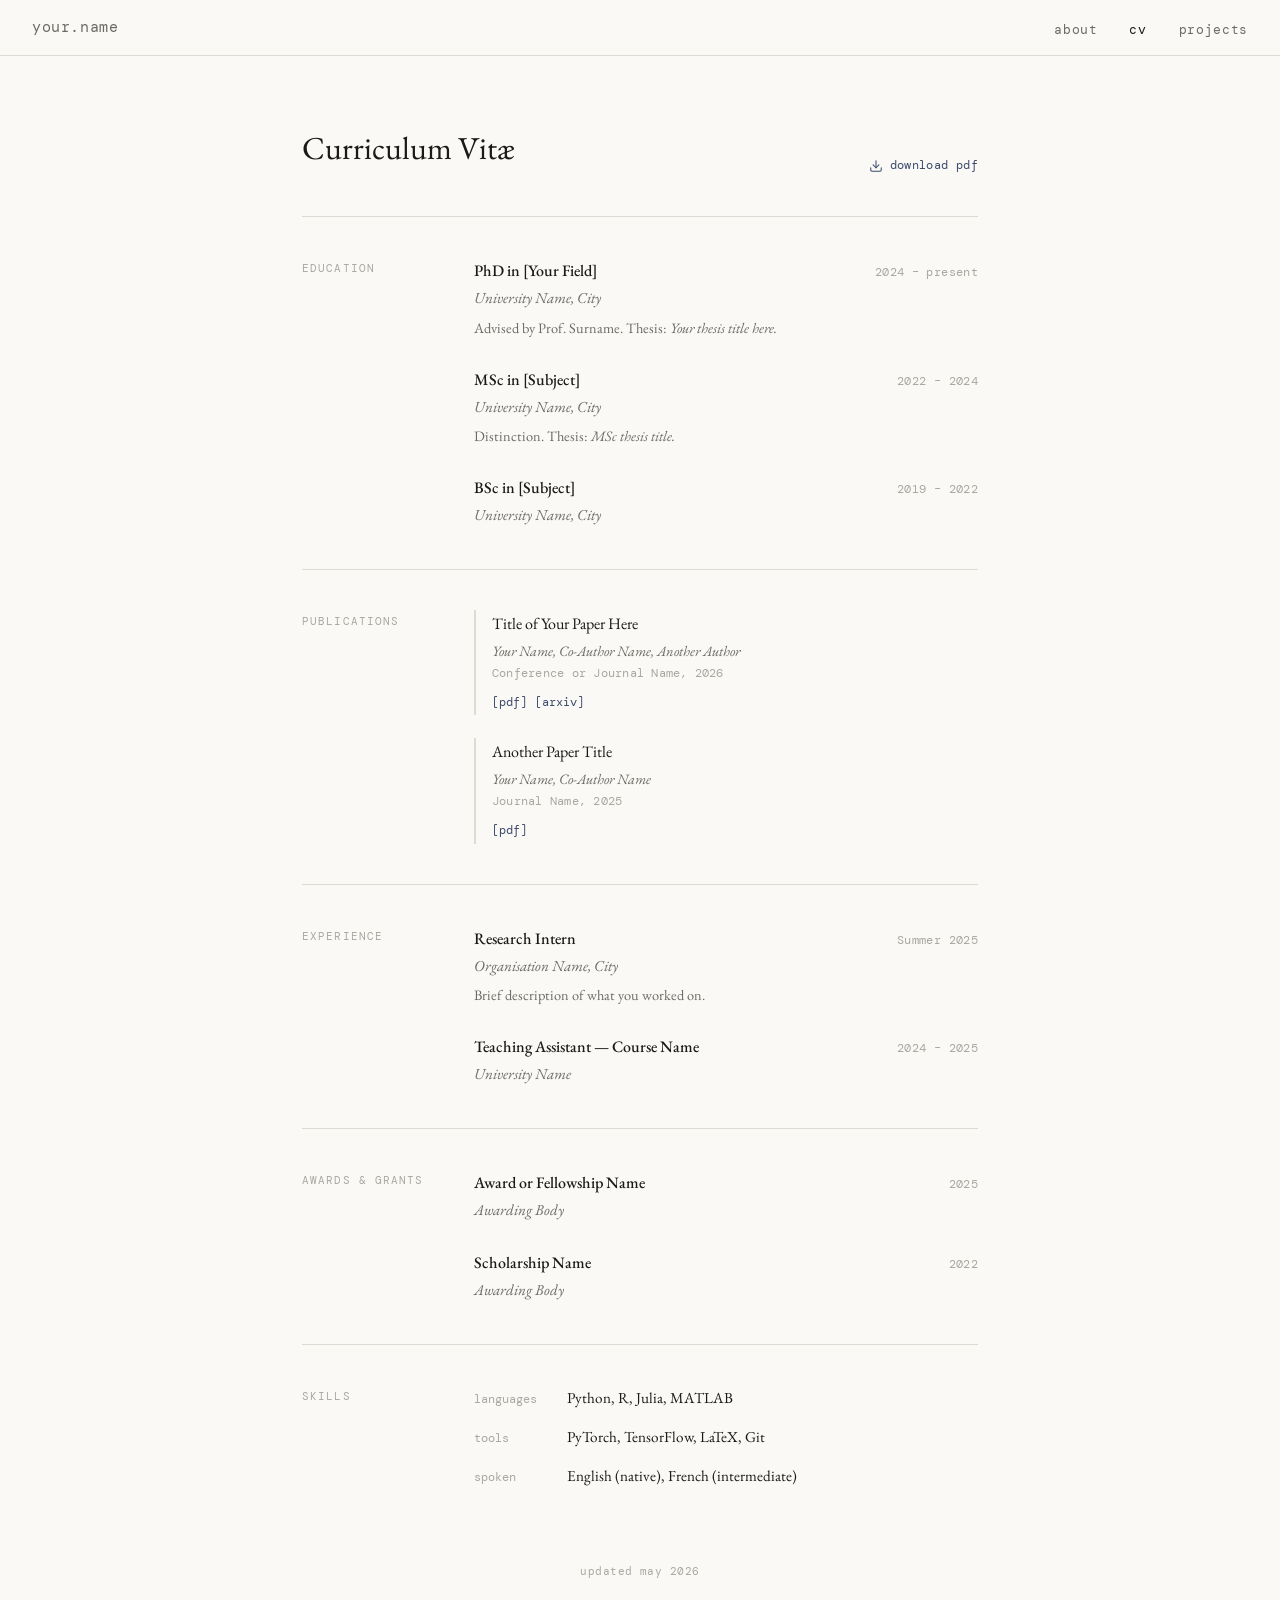
==== cv.html @ 2f14c690 "Create cv.html" ====
<!DOCTYPE html>
<html lang="en">
<head>
  <meta charset="UTF-8" />
  <meta name="viewport" content="width=device-width, initial-scale=1.0"/>
  <title>CV — Your Name</title>
  <link rel="stylesheet" href="style.css" />
</head>
<body>

<nav>
  <a href="index.html" class="nav-name">your.name</a>
  <ul class="nav-links">
    <li><a href="index.html">about</a></li>
    <li><a href="cv.html" class="active">cv</a></li>
    <li><a href="projects.html">projects</a></li>
  </ul>
</nav>

<main class="container">

  <div class="page-header">
    <h1>Curriculum Vitæ</h1>
    <!--
      HOW TO LINK YOUR PDF CV:
      1. Upload your CV as a PDF to the repo (e.g. "cv.pdf")
      2. The href below already points to "cv.pdf" — just make sure the filename matches
    -->
    <a href="cv.pdf" class="download-link" download>
      <svg viewBox="0 0 24 24" aria-hidden="true">
        <path d="M21 15v4a2 2 0 0 1-2 2H5a2 2 0 0 1-2-2v-4"/>
        <polyline points="7 10 12 15 17 10"/>
        <line x1="12" y1="15" x2="12" y2="3"/>
      </svg>
      download pdf
    </a>
  </div>

  <!-- ======== EDUCATION ======== -->
  <div class="cv-section">
    <p class="cv-section-label">Education</p>
    <div>

      <div class="cv-entry">
        <div class="cv-entry-header">
          <span class="cv-entry-title">PhD in [Your Field]</span>
          <span class="cv-entry-date">2024 – present</span>
        </div>
        <div class="cv-entry-sub">University Name, City</div>
        <div class="cv-entry-detail">Advised by Prof. Surname. Thesis: <em>Your thesis title here.</em></div>
      </div>

      <div class="cv-entry">
        <div class="cv-entry-header">
          <span class="cv-entry-title">MSc in [Subject]</span>
          <span class="cv-entry-date">2022 – 2024</span>
        </div>
        <div class="cv-entry-sub">University Name, City</div>
        <div class="cv-entry-detail">Distinction. Thesis: <em>MSc thesis title.</em></div>
      </div>

      <div class="cv-entry">
        <div class="cv-entry-header">
          <span class="cv-entry-title">BSc in [Subject]</span>
          <span class="cv-entry-date">2019 – 2022</span>
        </div>
        <div class="cv-entry-sub">University Name, City</div>
      </div>

    </div>
  </div>

  <!-- ======== PUBLICATIONS ======== -->
  <div class="cv-section">
    <p class="cv-section-label">Publications</p>
    <div>

      <div class="pub-entry">
        <div class="pub-title">Title of Your Paper Here</div>
        <div class="pub-authors">Your Name, Co-Author Name, Another Author</div>
        <div class="pub-venue">Conference or Journal Name, 2026</div>
        <a href="#" class="pub-link">[pdf]</a>&nbsp;
        <a href="#" class="pub-link">[arxiv]</a>
      </div>

      <div class="pub-entry">
        <div class="pub-title">Another Paper Title</div>
        <div class="pub-authors">Your Name, Co-Author Name</div>
        <div class="pub-venue">Journal Name, 2025</div>
        <a href="#" class="pub-link">[pdf]</a>
      </div>

    </div>
  </div>

  <!-- ======== EXPERIENCE ======== -->
  <div class="cv-section">
    <p class="cv-section-label">Experience</p>
    <div>

      <div class="cv-entry">
        <div class="cv-entry-header">
          <span class="cv-entry-title">Research Intern</span>
          <span class="cv-entry-date">Summer 2025</span>
        </div>
        <div class="cv-entry-sub">Organisation Name, City</div>
        <div class="cv-entry-detail">Brief description of what you worked on.</div>
      </div>

      <div class="cv-entry">
        <div class="cv-entry-header">
          <span class="cv-entry-title">Teaching Assistant &mdash; Course Name</span>
          <span class="cv-entry-date">2024 – 2025</span>
        </div>
        <div class="cv-entry-sub">University Name</div>
      </div>

    </div>
  </div>

  <!-- ======== AWARDS ======== -->
  <div class="cv-section">
    <p class="cv-section-label">Awards &amp; Grants</p>
    <div>

      <div class="cv-entry">
        <div class="cv-entry-header">
          <span class="cv-entry-title">Award or Fellowship Name</span>
          <span class="cv-entry-date">2025</span>
        </div>
        <div class="cv-entry-sub">Awarding Body</div>
      </div>

      <div class="cv-entry">
        <div class="cv-entry-header">
          <span class="cv-entry-title">Scholarship Name</span>
          <span class="cv-entry-date">2022</span>
        </div>
        <div class="cv-entry-sub">Awarding Body</div>
      </div>

    </div>
  </div>

  <!-- ======== SKILLS ======== -->
  <div class="cv-section">
    <p class="cv-section-label">Skills</p>
    <div>
      <div class="skill-group">
        <span class="skill-group-name">languages</span>
        Python, R, Julia, MATLAB
      </div>
      <div class="skill-group">
        <span class="skill-group-name">tools</span>
        PyTorch, TensorFlow, LaTeX, Git
      </div>
      <div class="skill-group">
        <span class="skill-group-name">spoken</span>
        English (native), French (intermediate)
      </div>
    </div>
  </div>

</main>

<footer>
  updated may 2026
</footer>

</body>
</html>
---- style.css ----
/* ============================================
   ACADEMIC PERSONAL WEBSITE — style.css
   ============================================ */

@import url('https://fonts.googleapis.com/css2?family=EB+Garamond:ital,wght@0,400;0,500;1,400&family=DM+Mono:wght@400;500&display=swap');

/* ---- RESET & BASE ---- */
*, *::before, *::after {
  box-sizing: border-box;
  margin: 0;
  padding: 0;
}

:root {
  --ink:         #1a1a18;
  --ink-muted:   #6b6b66;
  --ink-faint:   #a8a8a2;
  --paper:       #faf9f6;
  --paper-warm:  #f2f0ea;
  --accent:      #3b4a6b;
  --accent-hover:#2a3756;
  --rule:        #dddbd4;
  --serif:       'EB Garamond', Georgia, serif;
  --mono:        'DM Mono', monospace;
}

html {
  scroll-behavior: smooth;
}

body {
  font-family: var(--serif);
  background: var(--paper);
  color: var(--ink);
  font-size: 18px;
  line-height: 1.75;
}

a {
  color: var(--accent);
  text-decoration: none;
  transition: color 0.15s;
}

a:hover {
  color: var(--accent-hover);
}

/* ---- NAVIGATION ---- */
nav {
  position: sticky;
  top: 0;
  z-index: 100;
  background: var(--paper);
  border-bottom: 1px solid var(--rule);
  padding: 0 2rem;
  display: flex;
  align-items: center;
  justify-content: space-between;
  height: 56px;
}

.nav-name {
  font-family: var(--mono);
  font-size: 15px;
  color: var(--ink-muted);
  letter-spacing: 0.04em;
  text-decoration: none;
}

.nav-links {
  display: flex;
  gap: 2rem;
  list-style: none;
}

.nav-links a {
  font-family: var(--mono);
  font-size: 13px;
  color: var(--ink-muted);
  letter-spacing: 0.05em;
  text-transform: lowercase;
}

.nav-links a:hover,
.nav-links a.active {
  color: var(--ink);
}

/* ---- LAYOUT ---- */
.container {
  max-width: 740px;
  margin: 0 auto;
  padding: 0 2rem;
}

/* ---- FOOTER ---- */
footer {
  text-align: center;
  padding: 2rem;
  font-family: var(--mono);
  font-size: 11px;
  color: var(--ink-faint);
  letter-spacing: 0.04em;
}

/* ============================================
   INDEX PAGE
   ============================================ */

.hero {
  padding: 5rem 0 4rem;
  border-bottom: 1px solid var(--rule);
}

.hero-inner {
  display: flex;
  align-items: flex-start;
  gap: 3rem;
}

/* ---- PHOTO ---- */
.photo-wrap {
  flex-shrink: 0;
}

.photo {
  width: 140px;
  height: 140px;
  border-radius: 50%;
  object-fit: cover;
  object-position: center;
  display: block;
  border: 1px solid var(--rule);
}

/* ---- HERO TEXT ---- */
.hero-text h1 {
  font-size: 2.4rem;
  font-weight: 400;
  line-height: 1.15;
  margin-bottom: 0.35rem;
  letter-spacing: -0.01em;
}

.hero-text .position {
  font-family: var(--mono);
  font-size: 13px;
  color: var(--ink-muted);
  letter-spacing: 0.04em;
  margin-bottom: 1.2rem;
}

.hero-text p {
  color: var(--ink-muted);
  font-size: 1rem;
  max-width: 480px;
}

/* ---- CONTACT LINKS ---- */
.contact-links {
  display: flex;
  flex-wrap: wrap;
  gap: 1.4rem;
  margin-top: 1.6rem;
}

.contact-link {
  display: inline-flex;
  align-items: center;
  gap: 0.45rem;
  font-family: var(--mono);
  font-size: 13px;
  color: var(--accent);
  letter-spacing: 0.02em;
}

.contact-link:hover {
  color: var(--accent-hover);
}

.contact-link svg {
  width: 16px;
  height: 16px;
  flex-shrink: 0;
  stroke: currentColor;
  fill: none;
  stroke-width: 1.8;
  stroke-linecap: round;
  stroke-linejoin: round;
}

/* ---- HOME SECTIONS ---- */
.home-section {
  padding: 3.5rem 0;
  border-bottom: 1px solid var(--rule);
}

.home-section:last-of-type {
  border-bottom: none;
}

.section-label {
  font-family: var(--mono);
  font-size: 11px;
  letter-spacing: 0.1em;
  text-transform: uppercase;
  color: var(--ink-faint);
  margin-bottom: 1.5rem;
}

/* ---- NEWS ---- */
.news-list {
  list-style: none;
}

.news-item {
  display: grid;
  grid-template-columns: 80px 1fr;
  gap: 0 1.5rem;
  padding: 0.6rem 0;
  border-top: 1px solid var(--rule);
  font-size: 0.95rem;
}

.news-date {
  font-family: var(--mono);
  font-size: 12px;
  color: var(--ink-faint);
  padding-top: 0.1rem;
  letter-spacing: 0.03em;
}

/* ============================================
   CV PAGE
   ============================================ */

.page-header {
  padding: 4rem 0 2.5rem;
  border-bottom: 1px solid var(--rule);
  display: flex;
  justify-content: space-between;
  align-items: flex-end;
}

.page-header h1 {
  font-size: 2rem;
  font-weight: 400;
}

.page-header p {
  color: var(--ink-muted);
  font-size: 1rem;
  margin-top: 0.5rem;
  max-width: 500px;
}

.download-link {
  display: inline-flex;
  align-items: center;
  gap: 0.4rem;
  font-family: var(--mono);
  font-size: 12px;
  color: var(--accent);
  letter-spacing: 0.03em;
}

.download-link:hover {
  color: var(--accent-hover);
}

.download-link svg {
  width: 14px;
  height: 14px;
  stroke: currentColor;
  fill: none;
  stroke-width: 1.8;
  stroke-linecap: round;
  stroke-linejoin: round;
}

/* ---- CV GRID ---- */
.cv-section {
  padding: 2.5rem 0;
  border-bottom: 1px solid var(--rule);
  display: grid;
  grid-template-columns: 140px 1fr;
  gap: 0 2rem;
}

.cv-section:last-of-type {
  border-bottom: none;
}

.cv-section-label {
  font-family: var(--mono);
  font-size: 11px;
  letter-spacing: 0.1em;
  text-transform: uppercase;
  color: var(--ink-faint);
  padding-top: 0.15rem;
}

/* ---- CV ENTRIES ---- */
.cv-entry {
  margin-bottom: 1.6rem;
}

.cv-entry:last-child {
  margin-bottom: 0;
}

.cv-entry-header {
  display: flex;
  justify-content: space-between;
  align-items: baseline;
  gap: 1rem;
}

.cv-entry-title {
  font-size: 1rem;
  font-weight: 500;
}

.cv-entry-date {
  font-family: var(--mono);
  font-size: 12px;
  color: var(--ink-faint);
  white-space: nowrap;
  letter-spacing: 0.03em;
}

.cv-entry-sub {
  color: var(--ink-muted);
  font-size: 0.95rem;
  font-style: italic;
}

.cv-entry-detail {
  color: var(--ink-muted);
  font-size: 0.9rem;
  margin-top: 0.2rem;
}

/* ---- PUBLICATIONS (CV) ---- */
.pub-entry {
  margin-bottom: 1.4rem;
  padding-left: 1rem;
  border-left: 2px solid var(--rule);
}

.pub-entry:last-child {
  margin-bottom: 0;
}

.pub-title {
  font-size: 1rem;
}

.pub-authors {
  font-size: 0.9rem;
  color: var(--ink-muted);
  font-style: italic;
}

.pub-venue {
  font-family: var(--mono);
  font-size: 12px;
  color: var(--ink-faint);
  letter-spacing: 0.02em;
}

.pub-link {
  font-family: var(--mono);
  font-size: 12px;
  color: var(--accent);
}

.pub-link:hover {
  text-decoration: underline;
}

/* ---- SKILLS (CV) ---- */
.skill-group {
  margin-bottom: 0.8rem;
  font-size: 0.95rem;
}

.skill-group:last-child {
  margin-bottom: 0;
}

.skill-group-name {
  font-family: var(--mono);
  font-size: 12px;
  color: var(--ink-faint);
  display: inline-block;
  width: 90px;
}

/* ============================================
   PROJECTS PAGE
   ============================================ */

.project-list {
  padding: 2.5rem 0;
}

.project {
  padding: 2rem 0;
  border-bottom: 1px solid var(--rule);
}

.project:first-child {
  padding-top: 0;
}

.project:last-child {
  border-bottom: none;
}

.project-meta {
  display: flex;
  align-items: center;
  gap: 0.8rem;
  margin-bottom: 0.6rem;
}

.project-status {
  font-family: var(--mono);
  font-size: 10px;
  letter-spacing: 0.08em;
  text-transform: uppercase;
  padding: 2px 8px;
  border-radius: 2px;
}

.status-active {
  background: #e8f0e8;
  color: #3a6b3a;
}

.status-complete {
  background: var(--paper-warm);
  color: var(--ink-faint);
}

.project-year {
  font-family: var(--mono);
  font-size: 12px;
  color: var(--ink-faint);
  letter-spacing: 0.03em;
}

.project h2 {
  font-size: 1.25rem;
  font-weight: 500;
  line-height: 1.3;
  margin-bottom: 0.6rem;
}

.project-tags {
  display: flex;
  flex-wrap: wrap;
  gap: 0.4rem;
  margin-bottom: 0.8rem;
}

.tag {
  font-family: var(--mono);
  font-size: 11px;
  color: var(--ink-faint);
  border: 1px solid var(--rule);
  padding: 1px 7px;
  border-radius: 2px;
  letter-spacing: 0.03em;
}

.project p {
  color: var(--ink-muted);
  font-size: 0.97rem;
}

.project-links {
  display: flex;
  gap: 1.2rem;
  margin-top: 0.9rem;
}

.project-link {
  display: inline-flex;
  align-items: center;
  gap: 0.35rem;
  font-family: var(--mono);
  font-size: 12px;
  color: var(--accent);
  letter-spacing: 0.02em;
}

.project-link:hover {
  color: var(--accent-hover);
}

.project-link svg {
  width: 13px;
  height: 13px;
  stroke: currentColor;
  fill: none;
  stroke-width: 1.8;
  stroke-linecap: round;
  stroke-linejoin: round;
}

/* ============================================
   RESPONSIVE
   ============================================ */

@media (max-width: 600px) {
  .nav-name        { display: none; }
  .hero            { padding: 3rem 0 2.5rem; }
  .hero-inner      { flex-direction: column; gap: 1.5rem; }
  .hero-text h1    { font-size: 1.9rem; }
  .page-header     { flex-direction: column; gap: 1rem; align-items: flex-start; }
  .cv-section      { grid-template-columns: 1fr; }
  .cv-section-label{ margin-bottom: 0.8rem; }
}
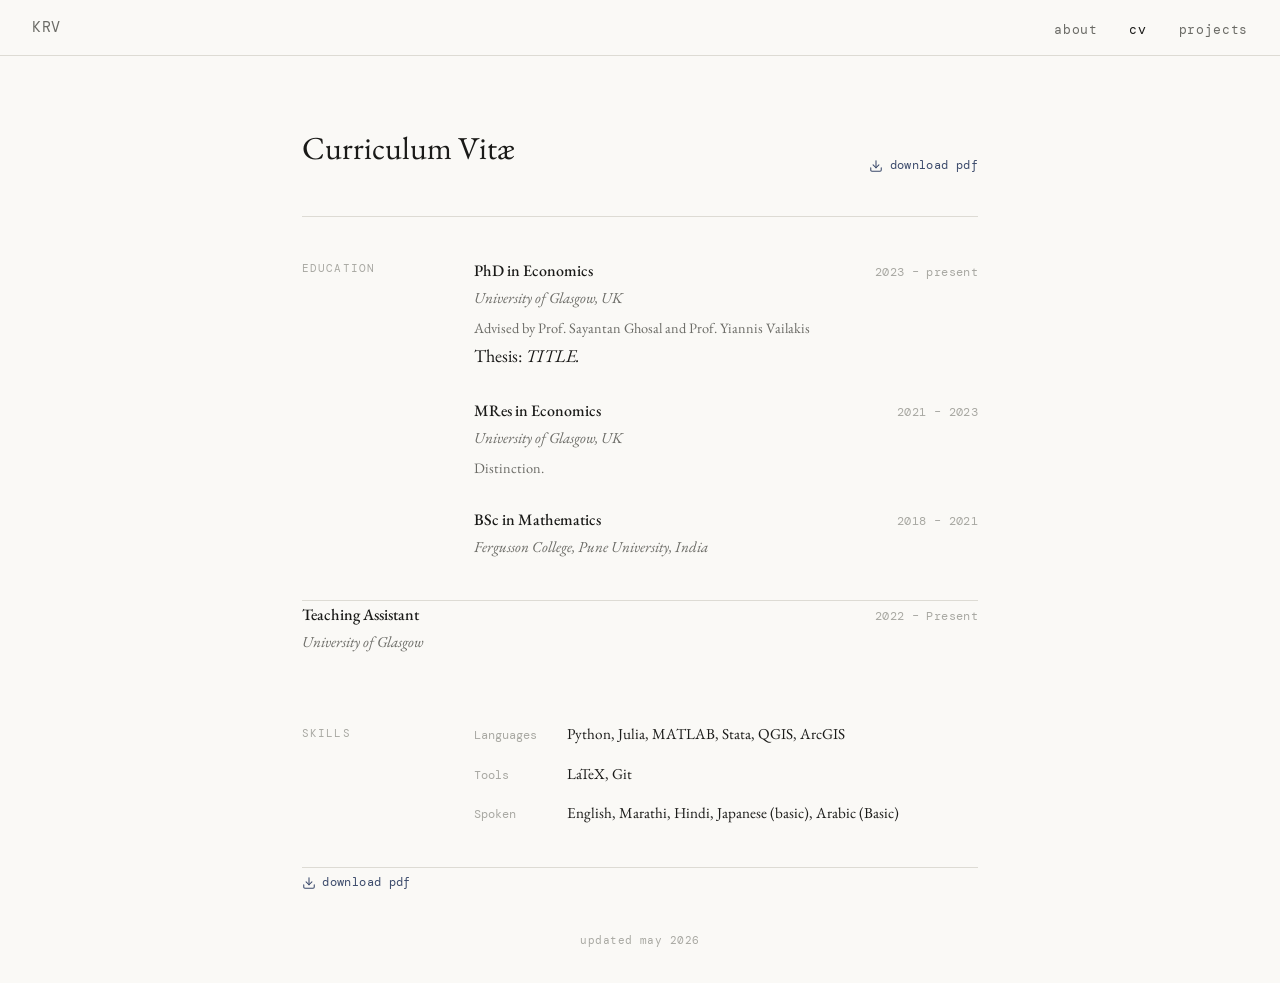
==== commit 74c297db: "Update cv.html" ====
--- a/cv.html
+++ b/cv.html
@@ -3,13 +3,13 @@
 <head>
   <meta charset="UTF-8" />
   <meta name="viewport" content="width=device-width, initial-scale=1.0"/>
-  <title>CV — Your Name</title>
+  <title>CV — Kabir R. Vaidya</title>
   <link rel="stylesheet" href="style.css" />
 </head>
 <body>
 
 <nav>
-  <a href="index.html" class="nav-name">your.name</a>
+  <a href="index.html" class="nav-name">KRV</a>
   <ul class="nav-links">
     <li><a href="index.html">about</a></li>
     <li><a href="cv.html" class="active">cv</a></li>
@@ -43,124 +43,134 @@
 
       <div class="cv-entry">
         <div class="cv-entry-header">
-          <span class="cv-entry-title">PhD in [Your Field]</span>
-          <span class="cv-entry-date">2024 – present</span>
+          <span class="cv-entry-title">PhD in Economics</span>
+          <span class="cv-entry-date">2023 – present</span>
         </div>
-        <div class="cv-entry-sub">University Name, City</div>
-        <div class="cv-entry-detail">Advised by Prof. Surname. Thesis: <em>Your thesis title here.</em></div>
+        <div class="cv-entry-sub">University of Glasgow, UK</div>
+        <div class="cv-entry-detail"> Advised by Prof. Sayantan Ghosal and Prof. Yiannis Vailakis </div>
+        <div class="cv-entry-thesis"> Thesis: <em>TITLE.</em></div>
       </div>
 
       <div class="cv-entry">
         <div class="cv-entry-header">
-          <span class="cv-entry-title">MSc in [Subject]</span>
-          <span class="cv-entry-date">2022 – 2024</span>
+          <span class="cv-entry-title">MRes in Economics</span>
+          <span class="cv-entry-date">2021 – 2023</span>
         </div>
-        <div class="cv-entry-sub">University Name, City</div>
-        <div class="cv-entry-detail">Distinction. Thesis: <em>MSc thesis title.</em></div>
+        <div class="cv-entry-sub">University of Glasgow, UK</div>
+        <div class="cv-entry-detail">Distinction. </div>
       </div>
 
       <div class="cv-entry">
         <div class="cv-entry-header">
-          <span class="cv-entry-title">BSc in [Subject]</span>
-          <span class="cv-entry-date">2019 – 2022</span>
+          <span class="cv-entry-title">BSc in  Mathematics </span>
+          <span class="cv-entry-date">2018 – 2021</span>
         </div>
-        <div class="cv-entry-sub">University Name, City</div>
+        <div class="cv-entry-sub">Fergusson College, Pune University, India </div>
       </div>
 
     </div>
   </div>
 
-  <!-- ======== PUBLICATIONS ======== -->
-  <div class="cv-section">
-    <p class="cv-section-label">Publications</p>
-    <div>
+  <!-- <!-- ======== PUBLICATIONS ======== -->
+  <!-- <div class="cv-section">  -->
+    <!-- <p class="cv-section-label">Publications</p> -->
+    <!-- <div> -->
 
-      <div class="pub-entry">
-        <div class="pub-title">Title of Your Paper Here</div>
-        <div class="pub-authors">Your Name, Co-Author Name, Another Author</div>
-        <div class="pub-venue">Conference or Journal Name, 2026</div>
-        <a href="#" class="pub-link">[pdf]</a>&nbsp;
-        <a href="#" class="pub-link">[arxiv]</a>
-      </div>
+      <!-- <div class="pub-entry"> -->
+        <!-- <div class="pub-title">Title of Your Paper Here</div> -->
+        <!-- <div class="pub-authors">Your Name, Co-Author Name, Another Author</div> -->
+        <!-- <div class="pub-venue">Conference or Journal Name, 2026</div> -->
+        <!-- <a href="#" class="pub-link">[pdf]</a>&nbsp; -->
+        <!-- <a href="#" class="pub-link">[arxiv]</a> -->
+      <!-- </div> -->
 
-      <div class="pub-entry">
-        <div class="pub-title">Another Paper Title</div>
-        <div class="pub-authors">Your Name, Co-Author Name</div>
-        <div class="pub-venue">Journal Name, 2025</div>
-        <a href="#" class="pub-link">[pdf]</a>
-      </div>
+      <!-- <div class="pub-entry"> -->
+        <!-- <div class="pub-title">Another Paper Title</div> -->
+        <!-- <div class="pub-authors">Your Name, Co-Author Name</div> -->
+        <!-- <div class="pub-venue">Journal Name, 2025</div> -->
+        <!-- <a href="#" class="pub-link">[pdf]</a> -->
+      <!-- </div> -->
 
-    </div>
+    <!-- </div> -->
   </div>
 
   <!-- ======== EXPERIENCE ======== -->
-  <div class="cv-section">
-    <p class="cv-section-label">Experience</p>
-    <div>
+  <!-- <div class="cv-section"> -->
+    <!-- <p class="cv-section-label">Experience</p> -->
+    <!-- <div> -->
+
+      <!-- <div class="cv-entry"> -->
+        <!-- <div class="cv-entry-header"> -->
+          <!-- <span class="cv-entry-title">Research Intern</span> -->
+          <!-- <span class="cv-entry-date">Summer 2025</span> -->
+        <!-- </div> -->
+        <!-- <div class="cv-entry-sub">Organisation Name, City</div> -->
+        <!-- <div class="cv-entry-detail">Brief description of what you worked on.</div> -->
+      <!-- </div> -->
 
       <div class="cv-entry">
         <div class="cv-entry-header">
-          <span class="cv-entry-title">Research Intern</span>
-          <span class="cv-entry-date">Summer 2025</span>
+          <span class="cv-entry-title">Teaching Assistant </span>
+          <span class="cv-entry-date">2022 – Present </span>
         </div>
-        <div class="cv-entry-sub">Organisation Name, City</div>
-        <div class="cv-entry-detail">Brief description of what you worked on.</div>
-      </div>
-
-      <div class="cv-entry">
-        <div class="cv-entry-header">
-          <span class="cv-entry-title">Teaching Assistant &mdash; Course Name</span>
-          <span class="cv-entry-date">2024 – 2025</span>
-        </div>
-        <div class="cv-entry-sub">University Name</div>
+        <div class="cv-entry-sub">University of Glasgow</div>
       </div>
 
     </div>
   </div>
 
   <!-- ======== AWARDS ======== -->
-  <div class="cv-section">
-    <p class="cv-section-label">Awards &amp; Grants</p>
-    <div>
+  <!-- <div class="cv-section"> -->
+    <!-- <p class="cv-section-label">Awards &amp; Grants</p> -->
+    <!-- <div> -->
 
-      <div class="cv-entry">
-        <div class="cv-entry-header">
-          <span class="cv-entry-title">Award or Fellowship Name</span>
-          <span class="cv-entry-date">2025</span>
-        </div>
-        <div class="cv-entry-sub">Awarding Body</div>
-      </div>
+      <!-- <div class="cv-entry"> -->
+        <!-- <div class="cv-entry-header"> -->
+          <!-- <span class="cv-entry-title">Award or Fellowship Name</span> -->
+          <!-- <span class="cv-entry-date">2025</span> -->
+        <!-- </div> -->
+        <!-- <div class="cv-entry-sub">Awarding Body</div> -->
+      <!-- </div> -->
 
-      <div class="cv-entry">
-        <div class="cv-entry-header">
-          <span class="cv-entry-title">Scholarship Name</span>
-          <span class="cv-entry-date">2022</span>
-        </div>
-        <div class="cv-entry-sub">Awarding Body</div>
-      </div>
+      <!-- <div class="cv-entry"> -->
+        <!-- <div class="cv-entry-header"> -->
+          <!-- <span class="cv-entry-title">Scholarship Name</span> -->
+          <!-- <span class="cv-entry-date">2022</span> -->
+        <!-- </div> -->
+        <!-- <div class="cv-entry-sub">Awarding Body</div> -->
+      <!-- </div> -->
 
-    </div>
-  </div>
+    <!-- </div> -->
+  <!-- </div> -->
 
   <!-- ======== SKILLS ======== -->
   <div class="cv-section">
     <p class="cv-section-label">Skills</p>
     <div>
       <div class="skill-group">
-        <span class="skill-group-name">languages</span>
-        Python, R, Julia, MATLAB
+        <span class="skill-group-name">Languages</span>
+        Python, Julia, MATLAB, Stata, QGIS, ArcGIS
       </div>
       <div class="skill-group">
-        <span class="skill-group-name">tools</span>
-        PyTorch, TensorFlow, LaTeX, Git
+        <span class="skill-group-name">Tools</span>
+        LaTeX, Git
       </div>
       <div class="skill-group">
-        <span class="skill-group-name">spoken</span>
-        English (native), French (intermediate)
+        <span class="skill-group-name">Spoken</span>
+        English, Marathi, Hindi, Japanese (basic), Arabic (Basic)
       </div>
     </div>
   </div>
-
+<!-- ======== FULL CV ======== -->
+  <div class = "full cv">
+     <a href="cv.pdf" class="download-link" download>
+      <svg viewBox="0 0 24 24" aria-hidden="true">
+        <path d="M21 15v4a2 2 0 0 1-2 2H5a2 2 0 0 1-2-2v-4"/>
+        <polyline points="7 10 12 15 17 10"/>
+        <line x1="12" y1="15" x2="12" y2="3"/>
+      </svg>
+      download pdf
+    </a>
 </main>
 
 <footer>
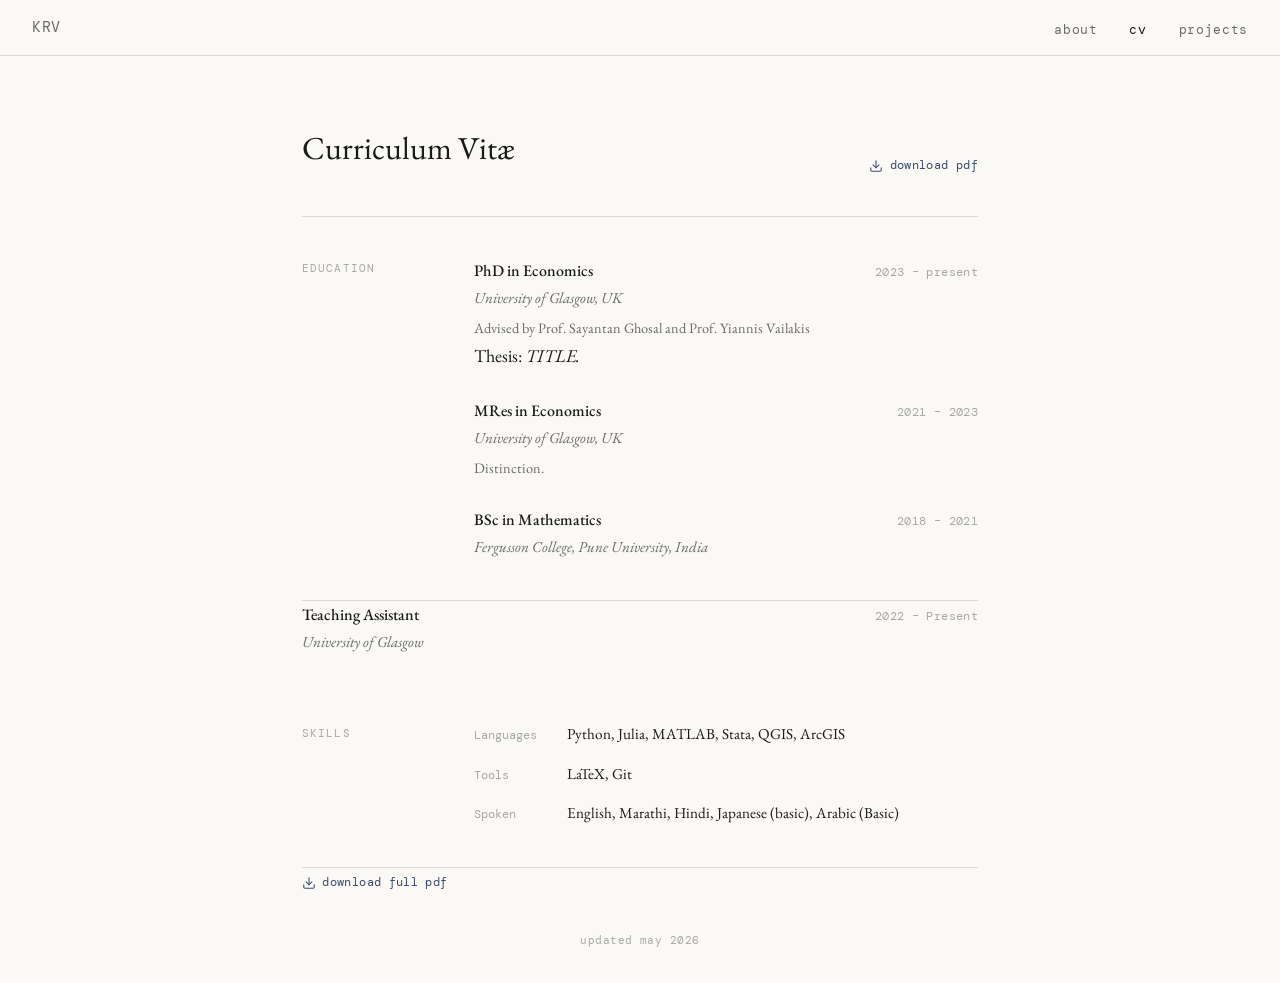
==== commit fcf51b9f: "Update cv.html" ====
--- a/cv.html
+++ b/cv.html
@@ -169,7 +169,7 @@
         <polyline points="7 10 12 15 17 10"/>
         <line x1="12" y1="15" x2="12" y2="3"/>
       </svg>
-      download pdf
+      download full pdf
     </a>
 </main>
 
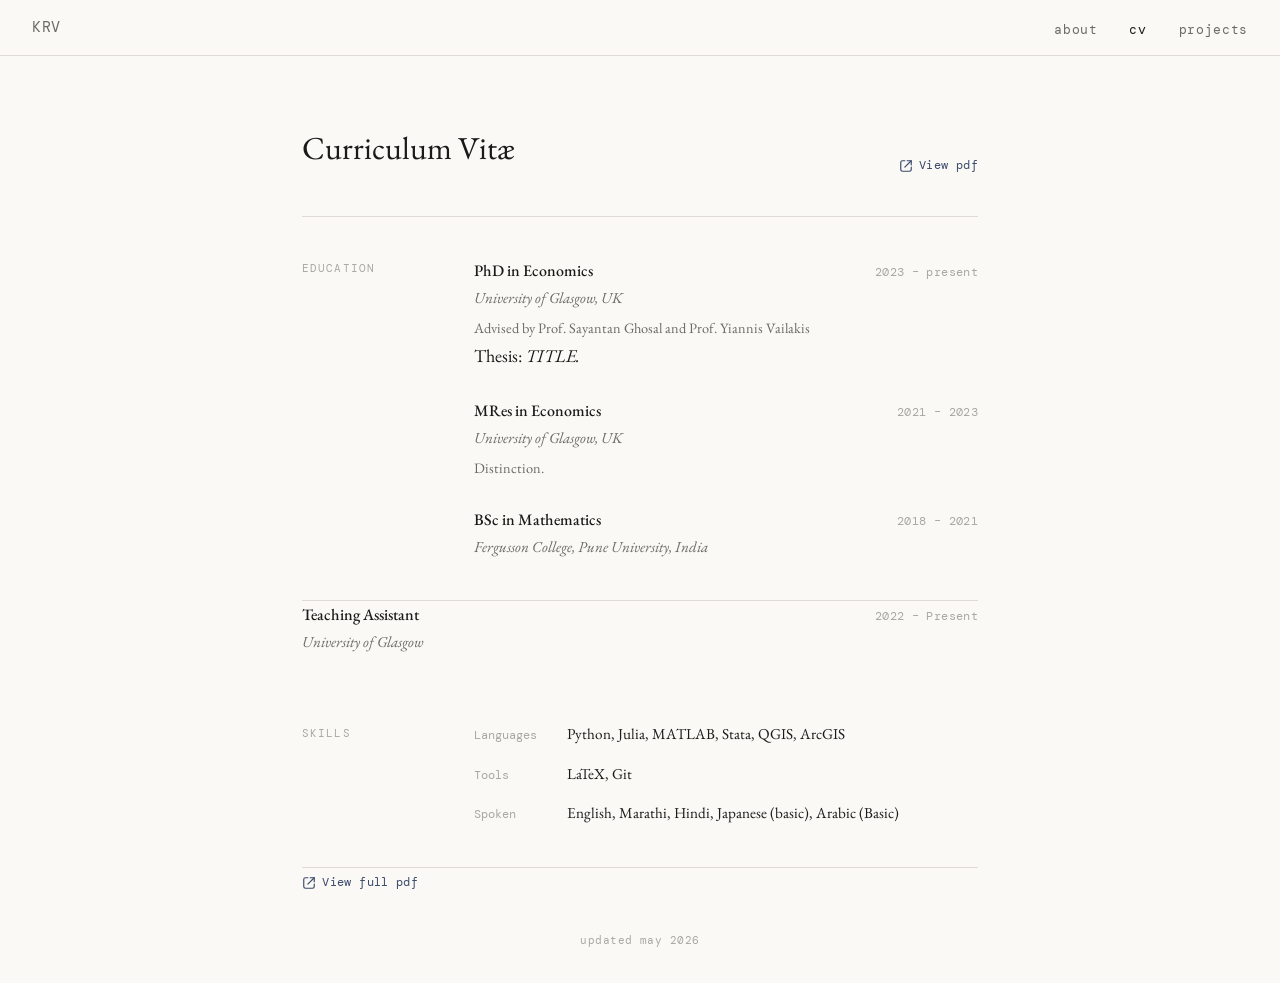
==== commit 8414494a: "Update cv.html" ====
--- a/cv.html
+++ b/cv.html
@@ -26,13 +26,17 @@
       1. Upload your CV as a PDF to the repo (e.g. "cv.pdf")
       2. The href below already points to "cv.pdf" — just make sure the filename matches
     -->
-    <a href="cv.pdf" class="download-link" download>
+    <a href="cv.pdf" class="download-link" target="_blank" rel="noopener">
       <svg viewBox="0 0 24 24" aria-hidden="true">
-        <path d="M21 15v4a2 2 0 0 1-2 2H5a2 2 0 0 1-2-2v-4"/>
-        <polyline points="7 10 12 15 17 10"/>
-        <line x1="12" y1="15" x2="12" y2="3"/>
+        <path d="M14 3h7v7" fill="none" stroke="currentColor" stroke-width="2"
+          stroke-linecap="round" stroke-linejoin="round"/>
+        <path d="M10 14L21 3" fill="none" stroke="currentColor" stroke-width="2"
+          stroke-linecap="round" stroke-linejoin="round"/>
+        <path d="M21 14v4a3 3 0 0 1-3 3H6a3 3 0 0 1-3-3V6a3 3 0 0 1 3-3h4"
+          fill="none" stroke="currentColor" stroke-width="2"
+          stroke-linecap="round" stroke-linejoin="round"/>
       </svg>
-      download pdf
+      View pdf
     </a>
   </div>
 
@@ -163,13 +167,17 @@
   </div>
 <!-- ======== FULL CV ======== -->
   <div class = "full cv">
-     <a href="cv.pdf" class="download-link" download>
-      <svg viewBox="0 0 24 24" aria-hidden="true">
-        <path d="M21 15v4a2 2 0 0 1-2 2H5a2 2 0 0 1-2-2v-4"/>
-        <polyline points="7 10 12 15 17 10"/>
-        <line x1="12" y1="15" x2="12" y2="3"/>
-      </svg>
-      download full pdf
+    <a href="cv.pdf" class="download-link" target="_blank" rel="noopener">
+       <svg viewBox="0 0 24 24" aria-hidden="true">
+    <path d="M14 3h7v7" fill="none" stroke="currentColor" stroke-width="2"
+          stroke-linecap="round" stroke-linejoin="round"/>
+    <path d="M10 14L21 3" fill="none" stroke="currentColor" stroke-width="2"
+          stroke-linecap="round" stroke-linejoin="round"/>
+    <path d="M21 14v4a3 3 0 0 1-3 3H6a3 3 0 0 1-3-3V6a3 3 0 0 1 3-3h4"
+          fill="none" stroke="currentColor" stroke-width="2"
+          stroke-linecap="round" stroke-linejoin="round"/>
+  </svg>
+      View full pdf
     </a>
 </main>
 
